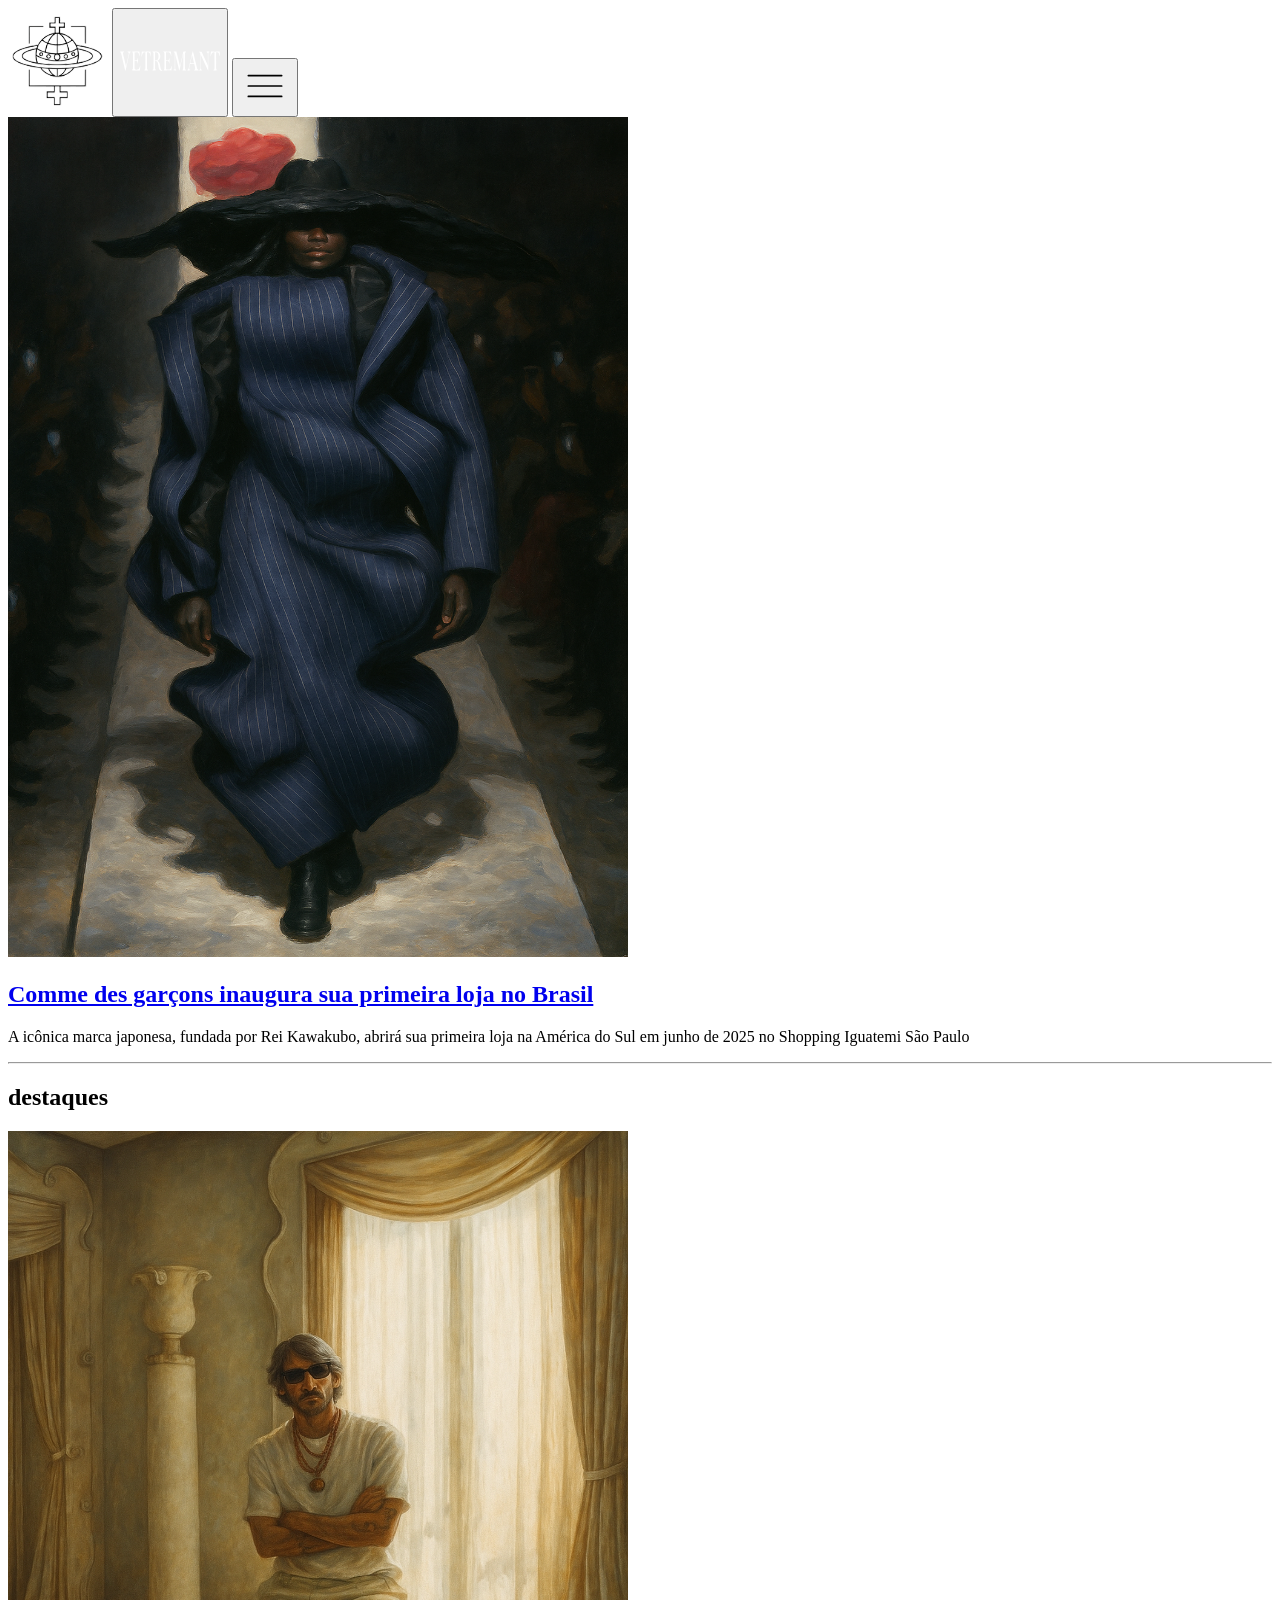
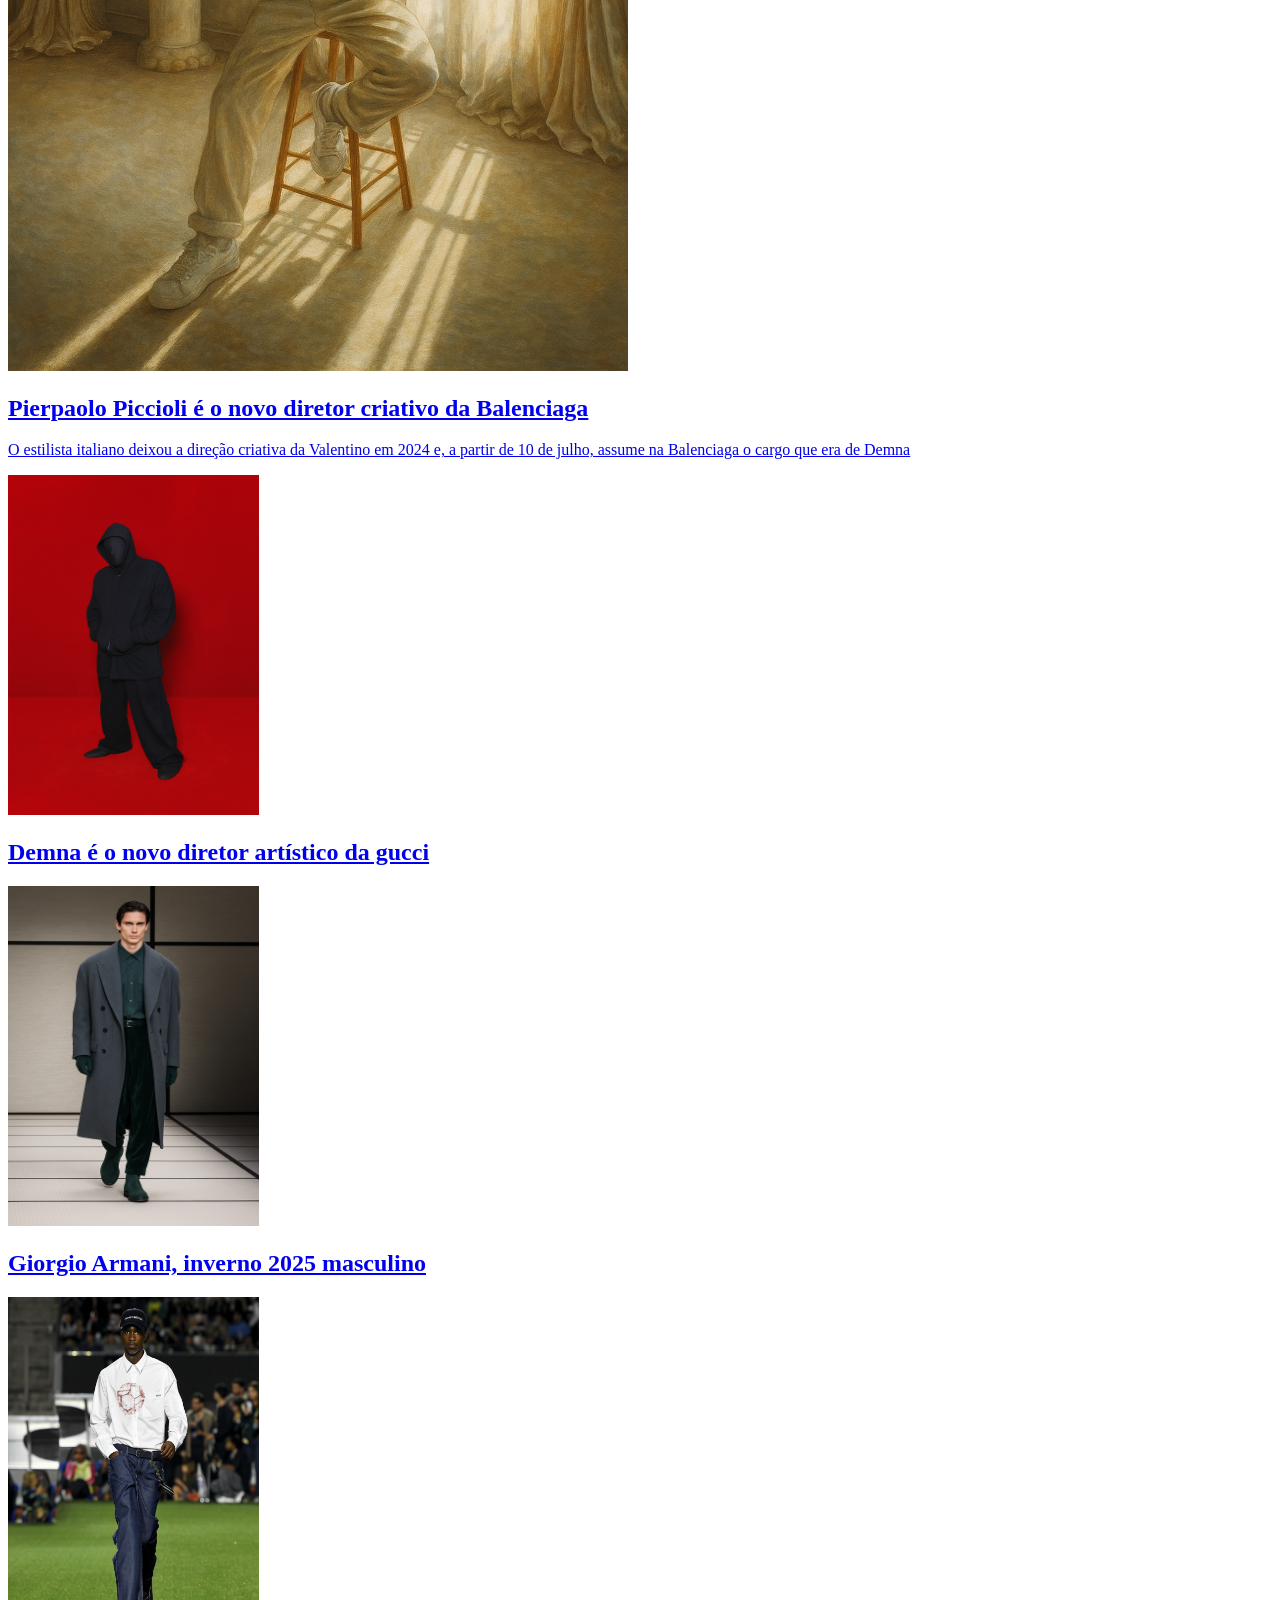
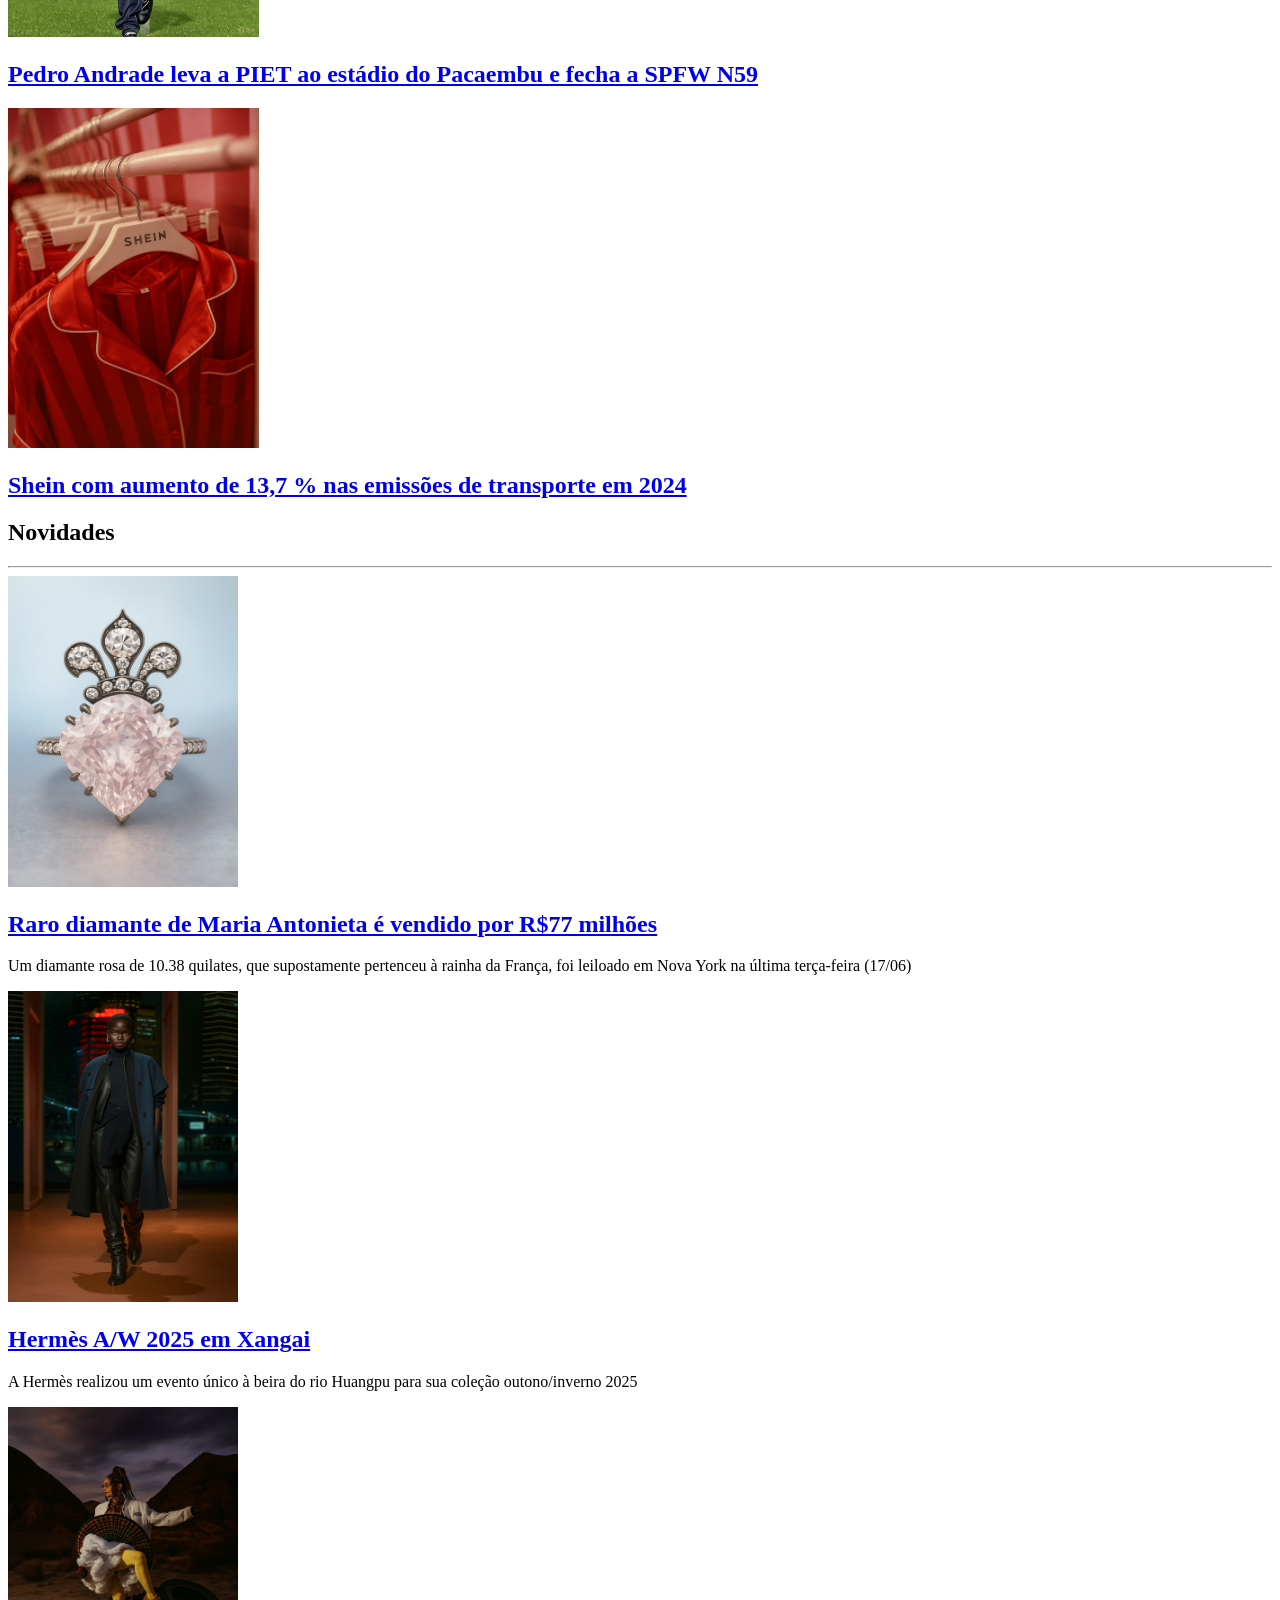
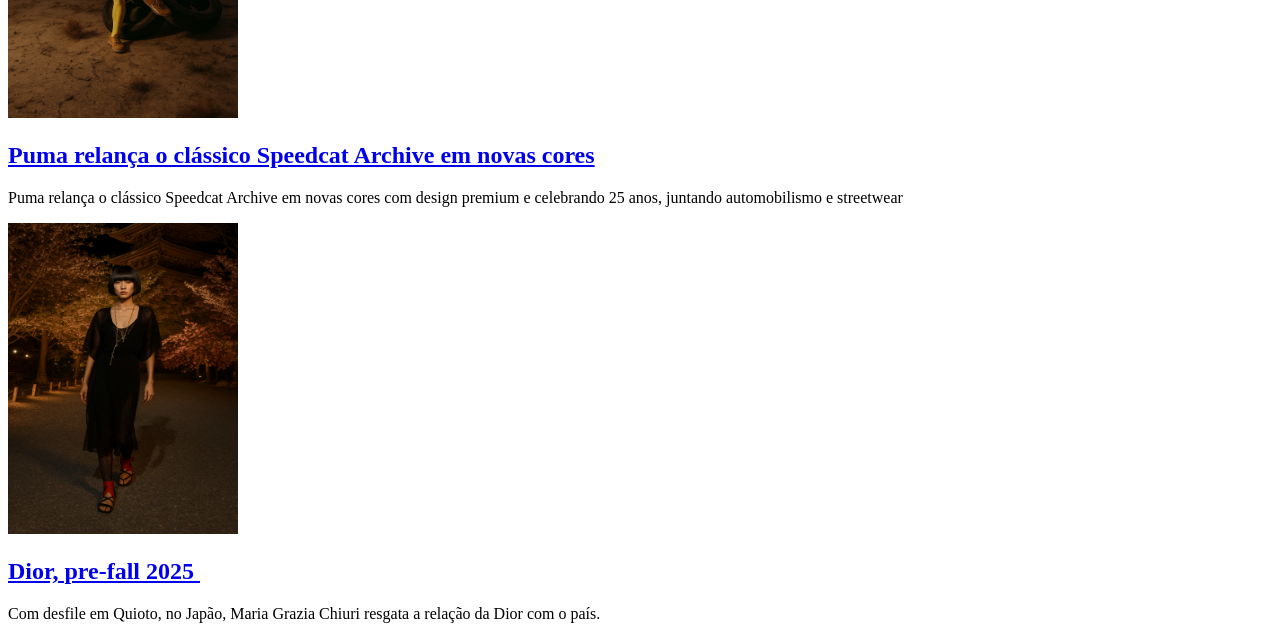
==== index.html @ 0659c3e9 "Desenvolvimento do HTML - segunda e terceira seçao completa. HTML desktop completo" ====
<!DOCTYPE html>
<html lang="en">
<head>
    <meta charset="UTF-8">
    <meta name="viewport" content="width=device-width, initial-scale=1.0">
    <title>Vetrement - Fashion News</title>
</head>
<body>
    <header>
        <img src="./assets-images/symbol.svg" alt="Logo do site de notícias Vetrement" width="100" height="100">

        <button>
            <img src="./assets-images/logo.svg" alt="Nome do site de notícias Vetrement" width="100" height="100">
        </button>

        <button>
            <img src="./assets-images/icon-menu-hamburguer.svg" alt="Ícone de menu hambúrguer" width="50" height="50">
        </button>
    </header>

    <nav class="division"></nav>

    <main>
        <section>
           <a href="#">
            <img src="./assets-images/destaques/comme-des-garçons/comme-des-garcons-img1.png" alt="Imagem destaque da Comme des Garçons" width="620" height="840">
           </a>
           <a href="#"><h1>Comme des garçons inaugura sua primeira loja no Brasil</h1></a>
           <p>A icônica marca japonesa, fundada por Rei Kawakubo, abrirá sua primeira loja na América do Sul em junho de 2025 no Shopping Iguatemi São Paulo</p>
           <hr>
        </section>

        <nav class="division"></nav>

        <section>
            <h1>destaques</h1>

            <div>
                <a href="#">
                    <img src="./assets-images/destaques/pierpaolo/pierpaolo img1.png" alt="Imagem destaque de Pierpaolo Piccioli" width="620" height="840">
                    
                    <div>
                        <h2>Pierpaolo Piccioli é o novo diretor criativo da Balenciaga</h2>
                        <p>O estilista italiano deixou a direção criativa da Valentino em 2024 e, a partir de 10 de julho, assume na Balenciaga o cargo que era de Demna</p>
                    </div>
                </a>
            </div>

            <div>
                <a href="#">
                    <img src="./assets-images/destaques/denma/denma img1.png" alt="Imagem destaque de Denma" width="251px" height="340px">
                    <div>
                        <h2>Demna é o novo diretor artístico da gucci</h2>
                    </div>
                </a>
            </div>

            <div>
                <a href="#">
                    <img src="./assets-images/destaques/armani/armani img1.png" alt="Imagem destaque de Giorgio Armani" width="251px" height="340px">
                    <div>
                        <h2>Giorgio Armani, inverno 2025 masculino</h2>
                    </div>
                </a>
            </div>

            <div>
                <a href="#">
                    <img src="./assets-images/destaques/piet/piet img1.jpg" alt="Imagem destaque da Piet" width="251px" height="340px">
                    <div>
                        <h2>Pedro Andrade leva a PIET ao estádio do Pacaembu e fecha a SPFW N59</h2>
                    </div>
                </a>
            </div>

            <div>
                <a href="#">
                    <img src="./assets-images/destaques/shein/shein img1.png" alt="Imagem destaque da Shein" width="251px" height="340px">
                    <div>
                        <h2>Shein com aumento de 13,7 % nas emissões de transporte em 2024</h2>
                    </div>
                </a>
            </div>

        </section>

        <nav class="division"></nav>

        <section>
            <h1>Novidades</h1>
            <hr>
            
            <div>
                <a href="#">
                    <img src="./assets-images/novidades/maria-antonieta/dima img1.png" alt="Imagem novidades do Diamante" width="230px"
                    height="311px">
                    <div>
                        <h2>Raro diamante de Maria Antonieta é vendido por R$77 milhões</h2>
                </a>
                        <p>Um diamante rosa de 10.38 quilates, que supostamente pertenceu à rainha da França, foi leiloado em Nova York na última terça-feira (17/06)</p>
                    </div>
            </div>

            <div>
                <a href="#">
                    <img src="./assets-images/novidades/hermes/hermes img1.png" alt="Imagem novidades da Hermès" width="230px" height="311px">
                    <div>
                        <h2>Hermès A/W 2025 em Xangai</h2>
                </a>
                        <p>A Hermès realizou um evento único à beira do rio Huangpu para sua coleção outono/inverno 2025</p>
                    </div>
            </div>

            <div>
                <a href="#">
                    <img src="./assets-images/novidades/puma/puma img1.png" alt="Imagem novidades da Puma" width="230px" height="311px">
                    <div>
                        <h2>Puma relança o clássico Speedcat Archive em novas cores</h2>
                </a>
                        <p>Puma relança o clássico Speedcat Archive em novas cores com design premium e celebrando 25 anos, juntando automobilismo e streetwear</p>
                    </div>
            </div>

            <div>
                <a href="#">
                    <img src="./assets-images/novidades/dior/dior img1.png" alt="Imagem novidades da Dior" width="230px" height="311px">
                    <div>
                        <h2>Dior, pre-fall 2025 </h2>
                </a>
                        <p>Com desfile em Quioto, no Japão, Maria Grazia Chiuri resgata a relação da Dior com o país.</p>
                    </div>
            </div>

        </section>
    </main>
</body>
</html>
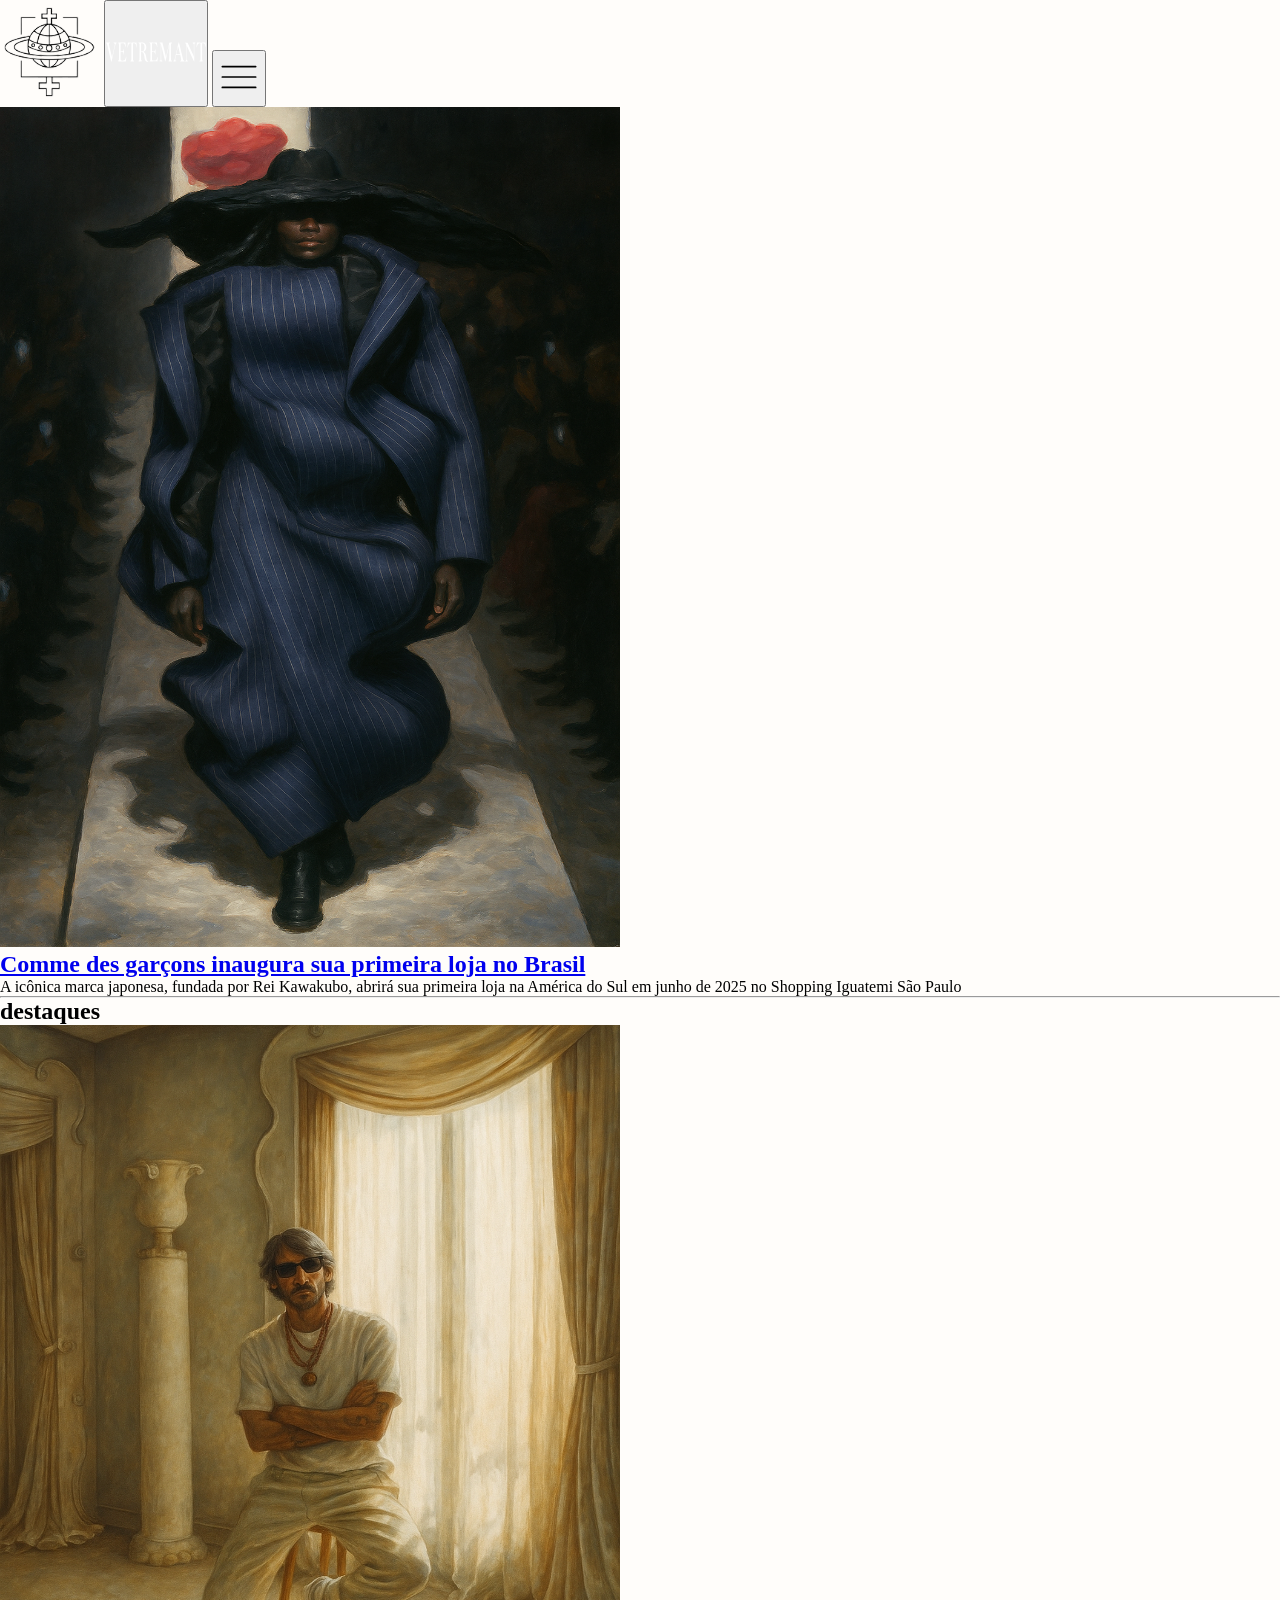
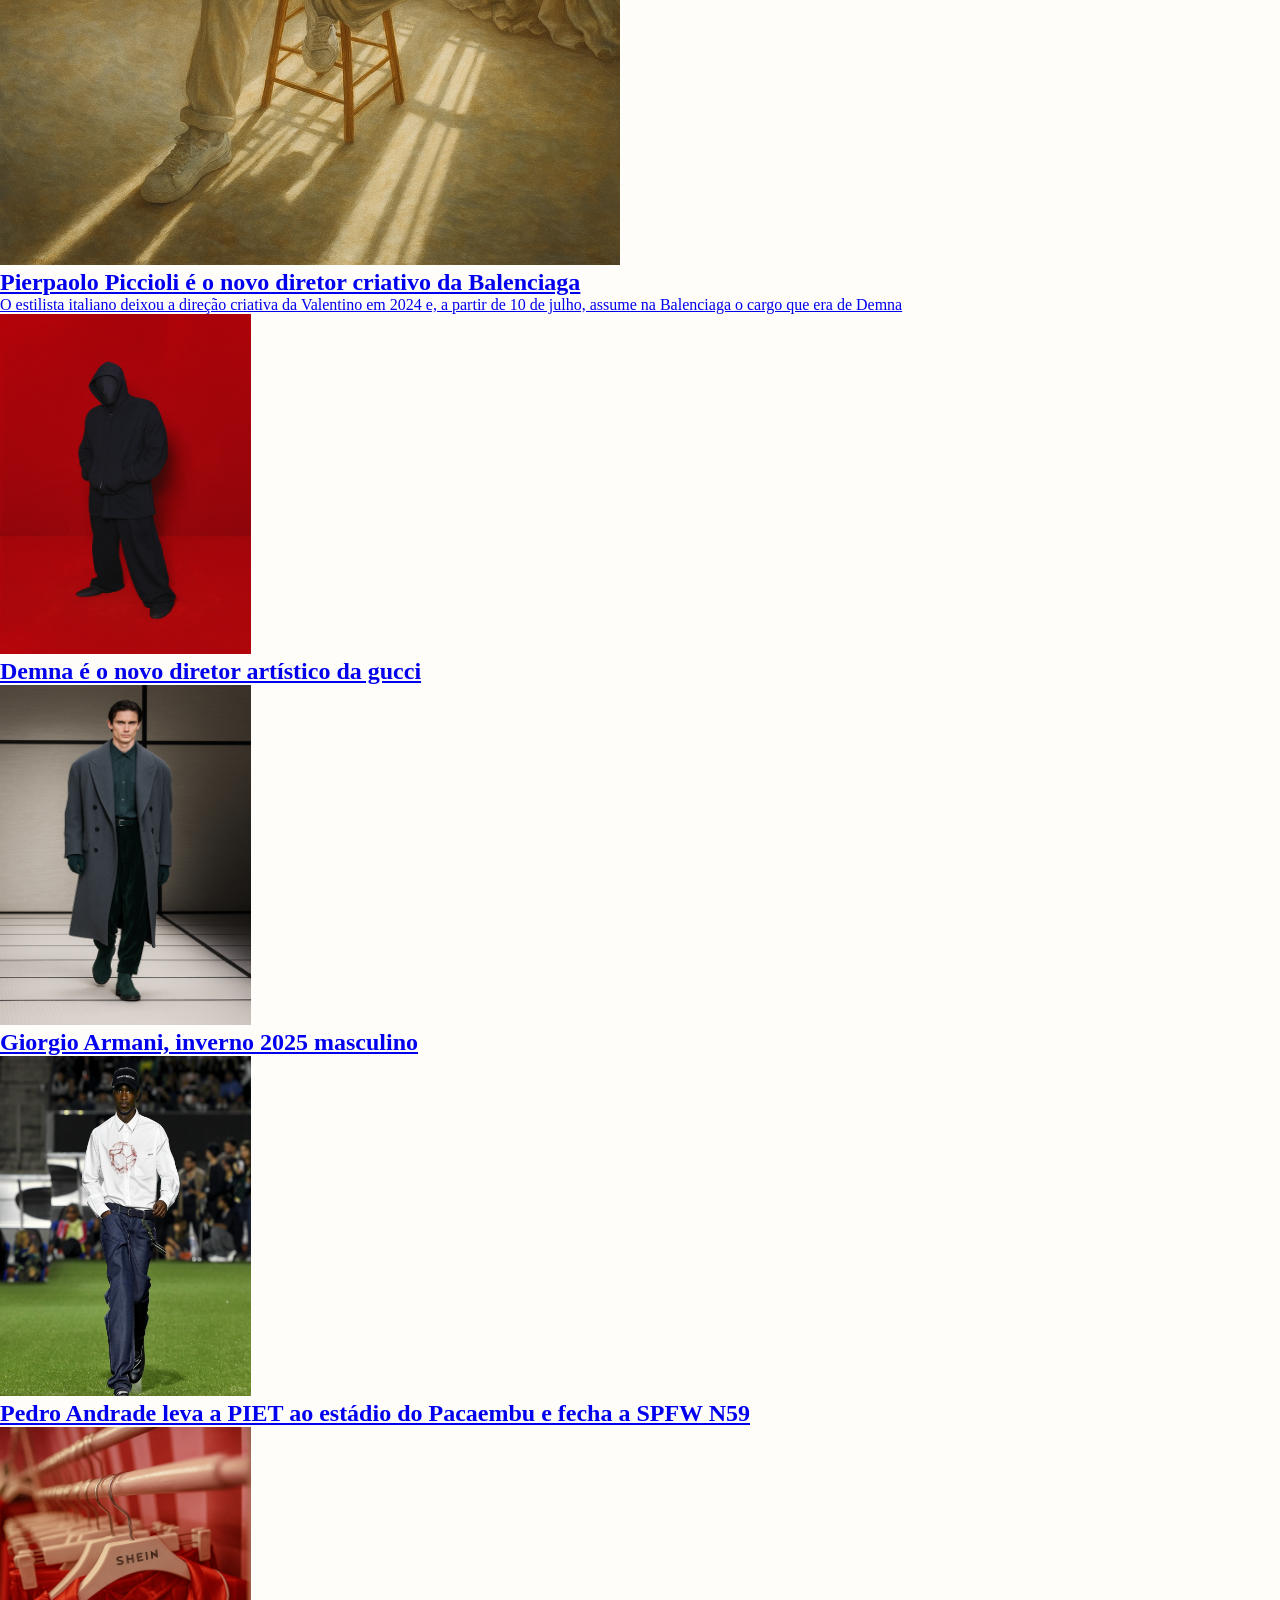
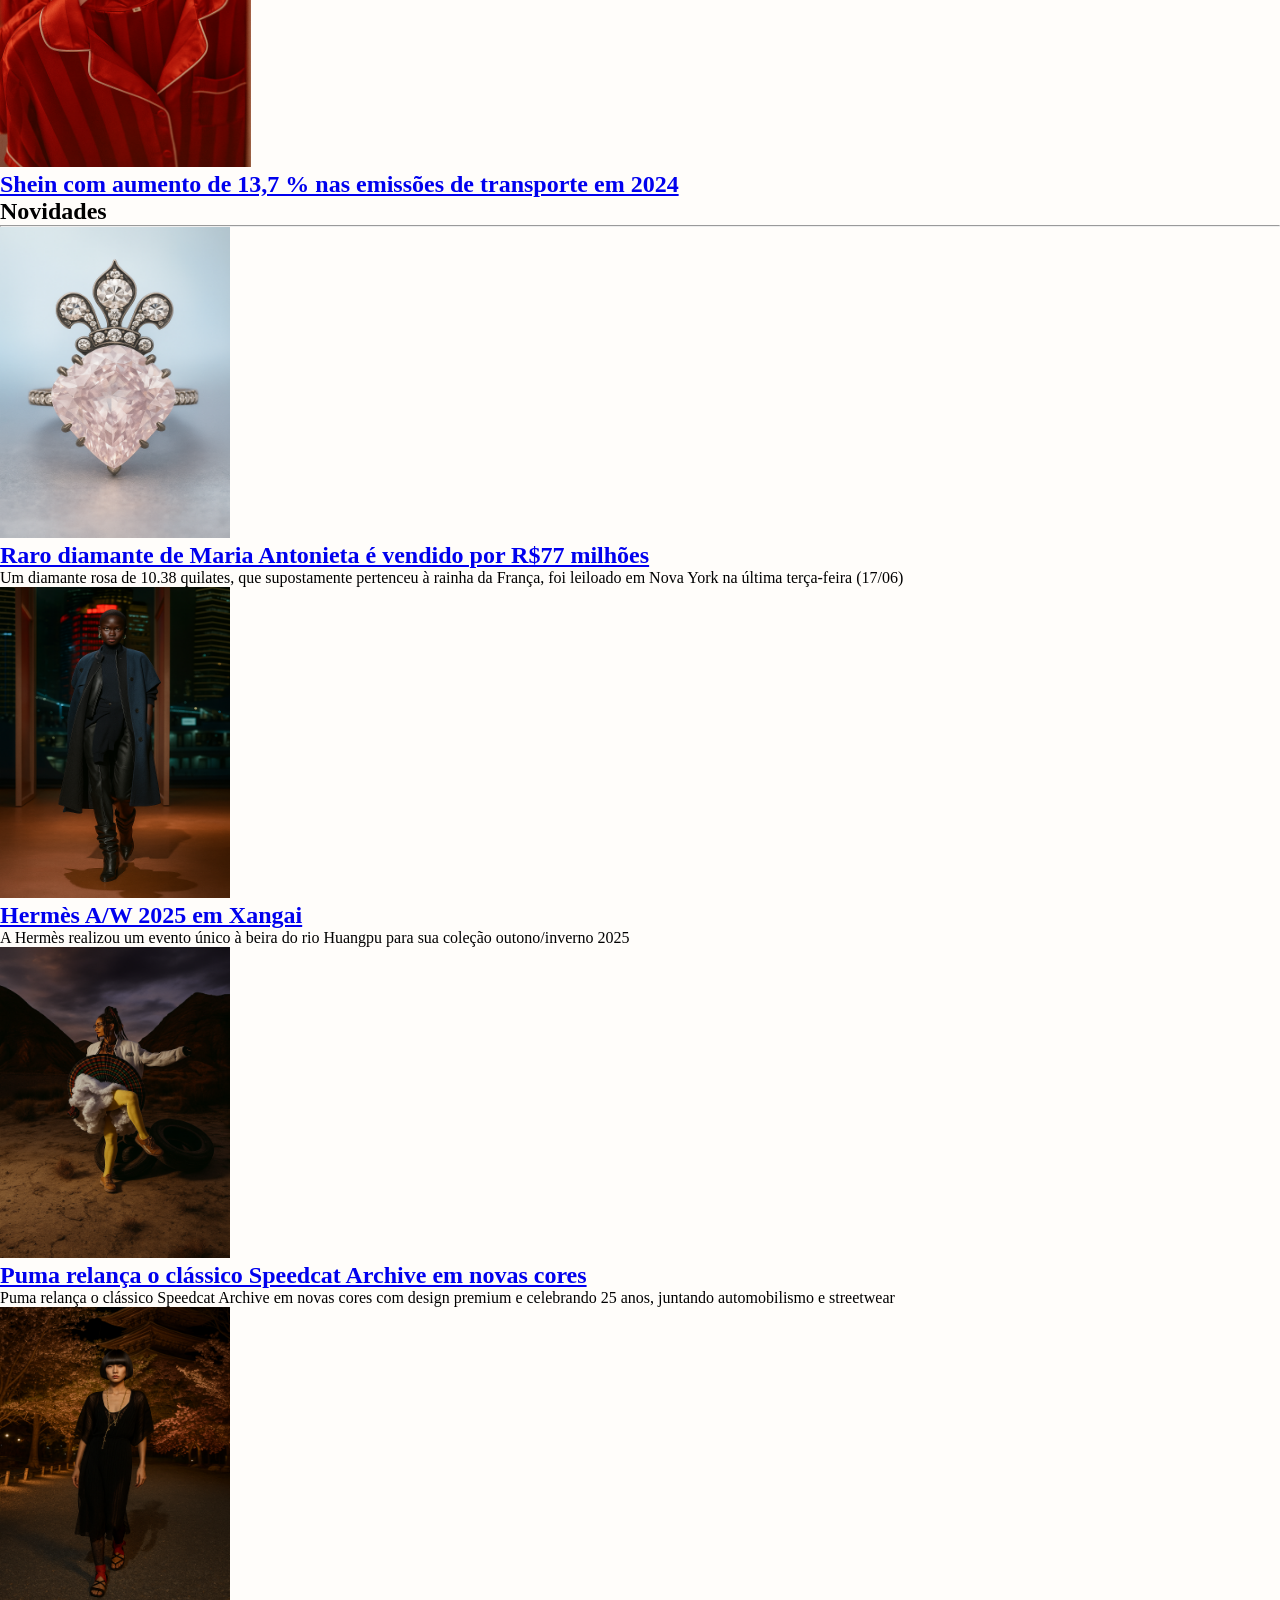
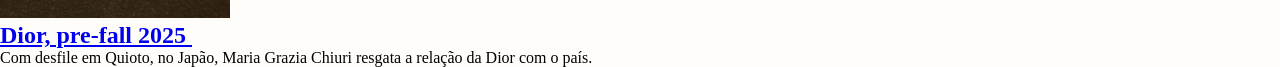
==== commit eb7c50b1: "Início do CSS,  Criaçao das variaveis de cores e ajuste do header do HTML." ====
--- a/index.html
+++ b/index.html
@@ -3,7 +3,9 @@
 <head>
     <meta charset="UTF-8">
     <meta name="viewport" content="width=device-width, initial-scale=1.0">
+    <link rel="stylesheet" href="style.css">
     <title>Vetrement - Fashion News</title>
+
 </head>
 <body>
     <header>
--- a/style.css
+++ b/style.css
@@ -0,0 +1,17 @@
+*{
+    margin: 0;
+    padding: 0;
+    box-sizing: border-box;
+}
+
+:root{
+    --almost-white: #fffdfa;
+    --black: #000000;
+    --dark-blue: #00001A;
+    --gray: #D9D9D9:
+}
+
+body{
+    background-color: var(--almost-white);
+
+}
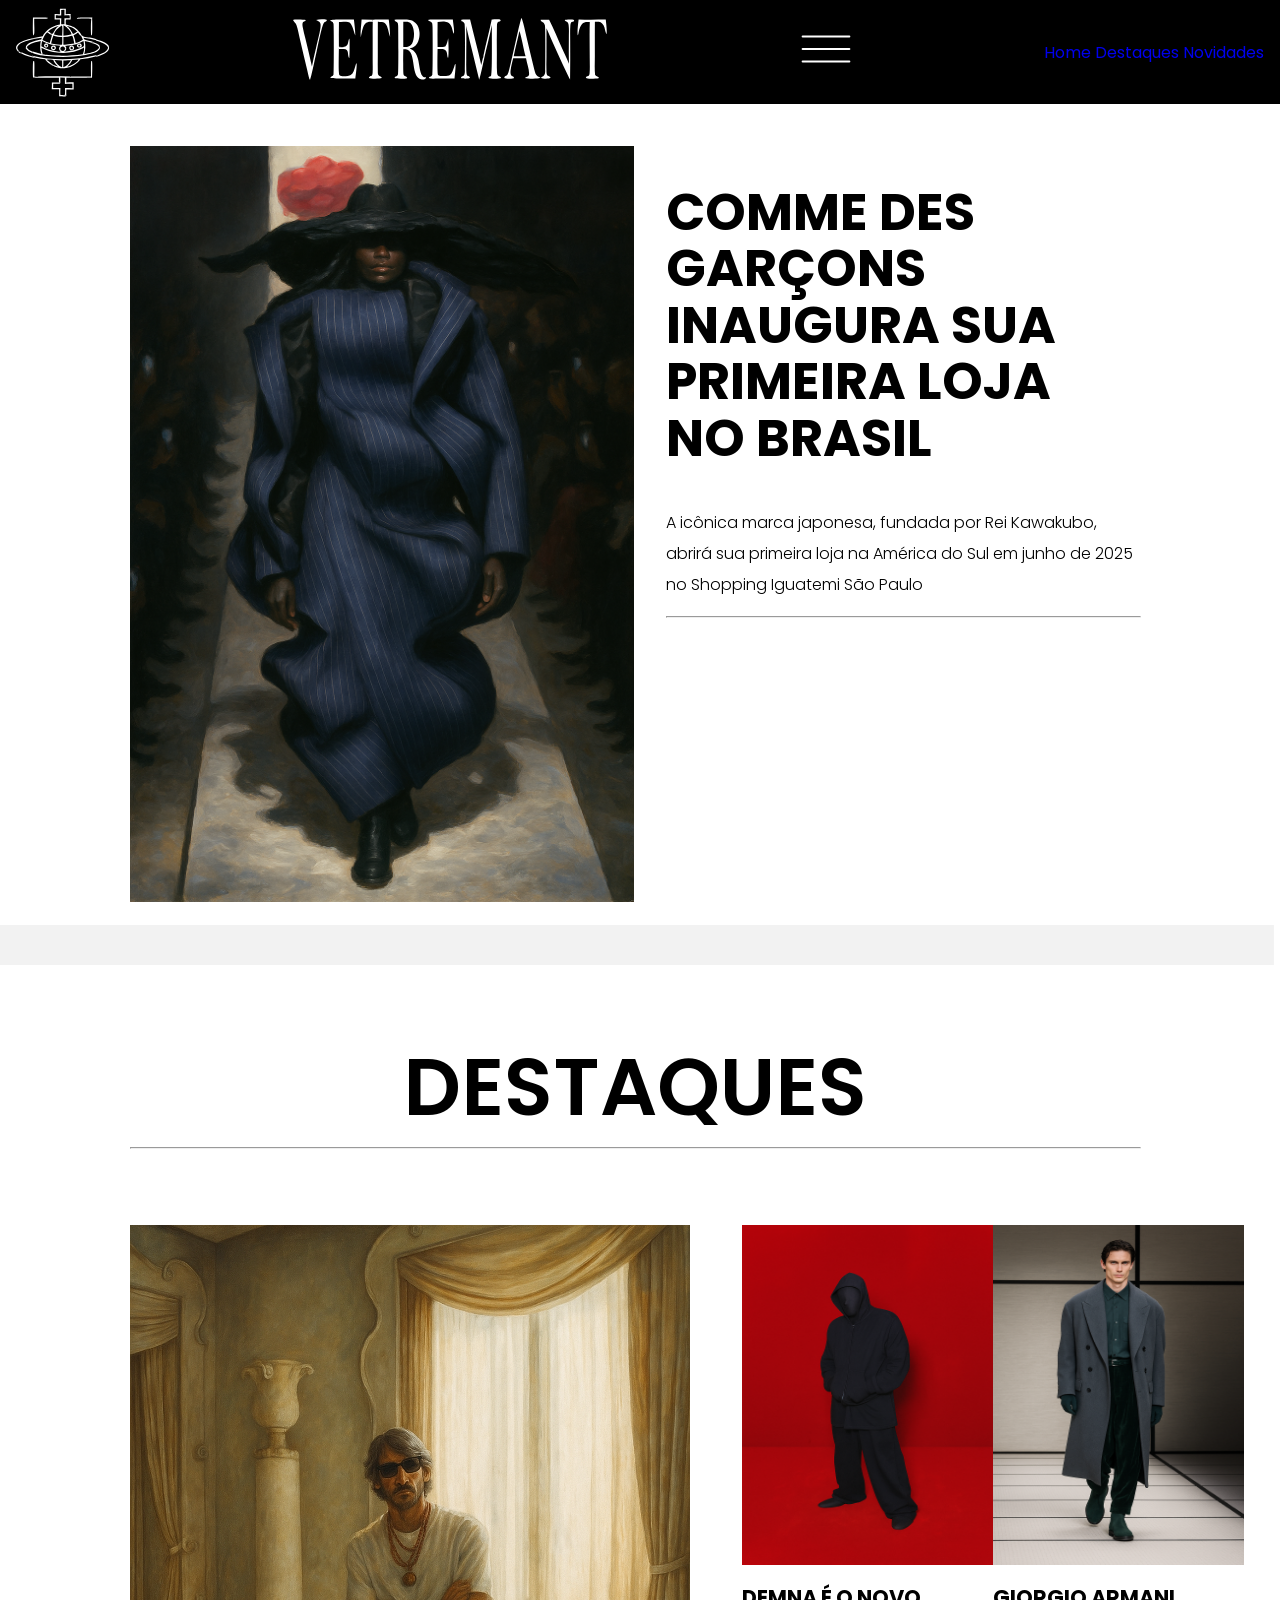
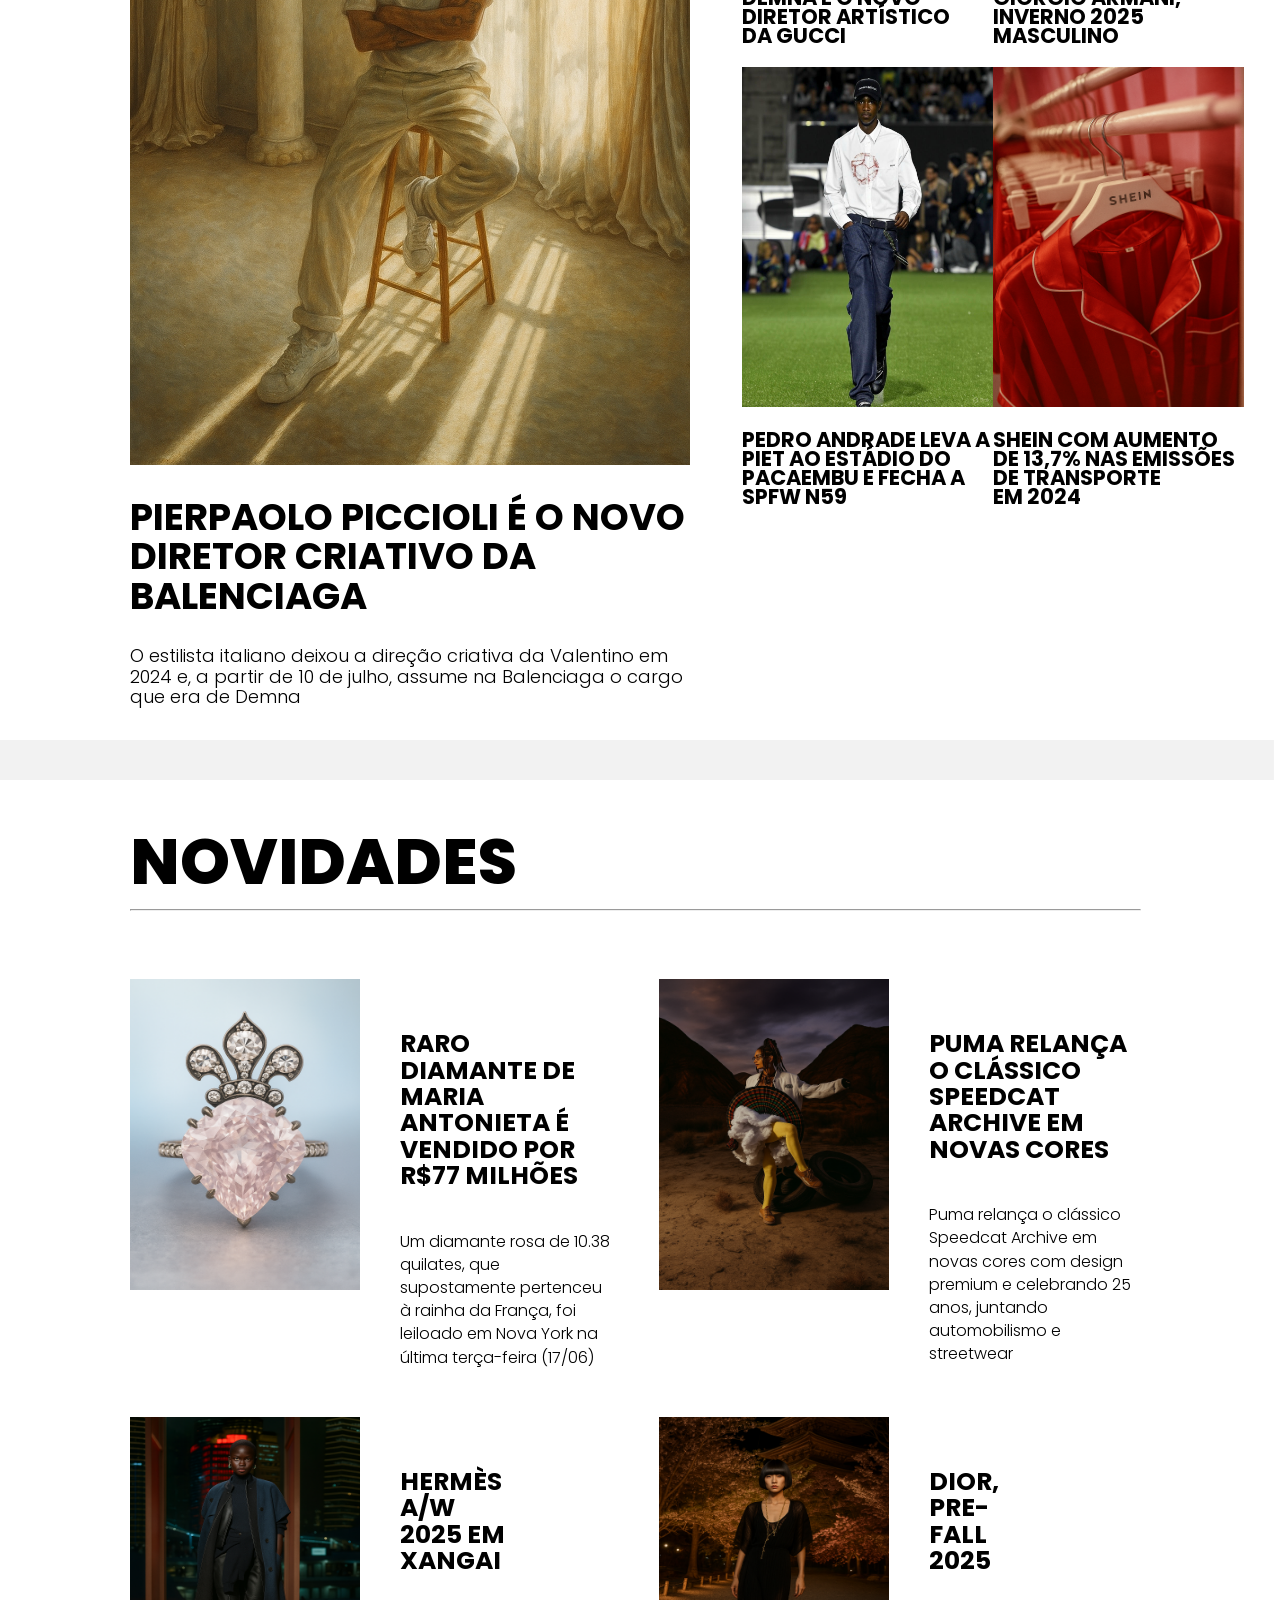
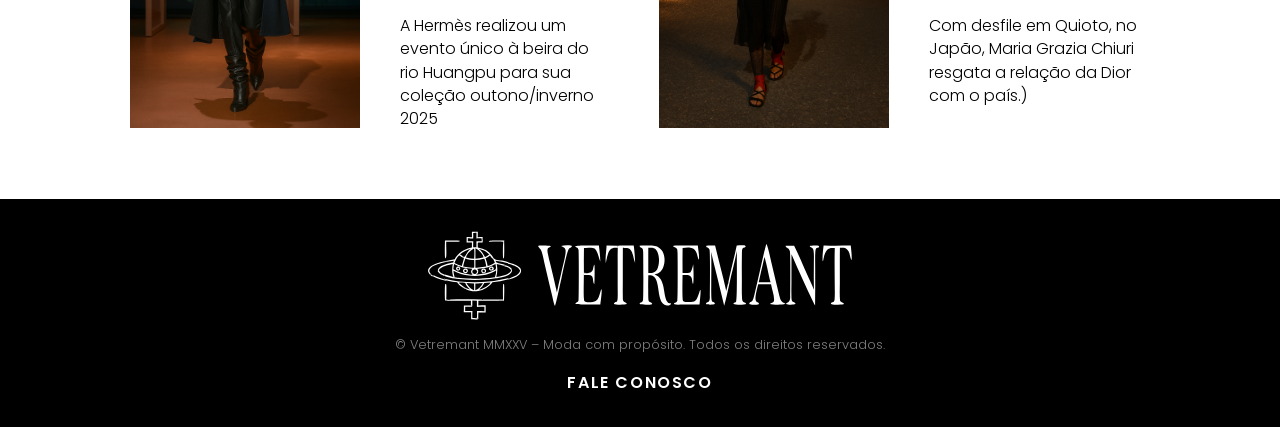
==== commit 5f8d2fd2: "Criaçao do menu" ====
--- a/index.html
+++ b/index.html
@@ -3,137 +3,187 @@
 <head>
     <meta charset="UTF-8">
     <meta name="viewport" content="width=device-width, initial-scale=1.0">
+
+    <link rel="preconnect" href="https://fonts.googleapis.com">
+    <link rel="preconnect" href="https://fonts.gstatic.com" crossorigin>
+    <link href="https://fonts.googleapis.com/css2?family=Poppins:wght@200;300;400;500;600;700;800;900&display=swap" rel="stylesheet">
+
     <link rel="stylesheet" href="style.css">
-    <title>Vetrement - Fashion News</title>
+    <title>Vetremant - Fashion News</title>
+</head>
 
-</head>
 <body>
-    <header>
-        <img src="./assets-images/symbol.svg" alt="Logo do site de notícias Vetrement" width="100" height="100">
-
+    <header class="header-desktop">
+        <img src="./assets-images/symbol1.svg" alt="Símbolo do site de notícias Vetrement"">
+        <a href="index.html">
+            <img src="./assets-images/logo1.svg" alt="Nome do site de notícias Vetrement">
+        </a>
         <button>
-            <img src="./assets-images/logo.svg" alt="Nome do site de notícias Vetrement" width="100" height="100">
+            <img src="./assets-images/icon-menu-hamburguer 1.svg" alt="Ícone de menu hambúrguer">
         </button>
 
-        <button>
-            <img src="./assets-images/icon-menu-hamburguer.svg" alt="Ícone de menu hambúrguer" width="50" height="50">
-        </button>
+        <nav>
+            <a href="#secao1">Home</a>
+            <a href="#secao2">Destaques</a>
+            <a href="#secao3">Novidades</a>
+        </nav>
     </header>
 
-    <nav class="division"></nav>
+    <div class="container">>
 
-    <main>
-        <section>
-           <a href="#">
-            <img src="./assets-images/destaques/comme-des-garçons/comme-des-garcons-img1.png" alt="Imagem destaque da Comme des Garçons" width="620" height="840">
-           </a>
-           <a href="#"><h1>Comme des garçons inaugura sua primeira loja no Brasil</h1></a>
-           <p>A icônica marca japonesa, fundada por Rei Kawakubo, abrirá sua primeira loja na América do Sul em junho de 2025 no Shopping Iguatemi São Paulo</p>
-           <hr>
-        </section>
+        <main>
+            <section class="primeira-secao" id="secao1">
+                <div class="post-principal">
+                    <a href="#">
+                        <img src="./assets-images/destaques/comme-des-garçons/comme-des-garcons-img1.png" alt="Imagem destaque da Comme des Garçons">
+                    </a>
+                    <div class="texto-post-principal">
+                        <a href="#">
+                        <h1>Comme des garçons inaugura sua primeira loja no Brasil</h1>
+                        </a>
+                        <p>A icônica marca japonesa, fundada por Rei Kawakubo, abrirá sua primeira loja na América do Sul em junho de 2025 no Shopping Iguatemi São Paulo</p>
+                        <hr>
+                    </div>
+                </div>
+            </section>
 
-        <nav class="division"></nav>
+            <nav class="divisao"></nav>
 
-        <section>
-            <h1>destaques</h1>
+            <section class="segunda-secao" id="secao2">
+                <h1>DESTAQUES</h1>
+                <hr>
 
-            <div>
-                <a href="#">
-                    <img src="./assets-images/destaques/pierpaolo/pierpaolo img1.png" alt="Imagem destaque de Pierpaolo Piccioli" width="620" height="840">
+                <div class="destaques-grid">
+                    <div class="destaque-principal">
+                        <a href="#">
+                            <img src="./assets-images/destaques/pierpaolo/pierpaolo img1.png" alt="Imagem destaque de Pierpaolo Piccioli">
+                        </a>
+                        <div class="texto-destaque-principal">
+                            <a href="#">
+                                <h2>Pierpaolo Piccioli é o novo diretor criativo da Balenciaga</h2>
+                            </a>
+                            <p>O estilista italiano deixou a direção criativa da Valentino em 2024 e, a partir de 10 de julho, assume na Balenciaga o cargo que era de Demna</p>
+                        </div>
+                    </div>
+
+                    <div class="destaques-secundarios">
+
+                        <div class="destaque2">
+                        <a href="#">
+                            <img src="./assets-images/destaques/denma/denma img1.png" alt="Imagem destaque de Demna">
+                        </a>
+                        <div class="texto-destaque2">
+                            <a href="#">
+                                <h2>Demna é o novo<br>diretor artístico<br>da gucci</h2>
+                            </a>
+                        </div>
+                    </div>
+
+                    <div class="destaque3">
+                        <a href="#">
+                            <img src="./assets-images/destaques/armani/armani img1.png" alt="Imagem destaque da Armani">
+                        </a>
+                        <div class="texto-destaque3">
+                            <a href="#">
+                                <h2>Giorgio Armani,<br>inverno 2025<br>masculino</h2>
+                            </a>
+                        </div>
+                    </div>
+
+                    <div class="destaque4">
+                        <a href="#">
+                            <img src="./assets-images/destaques/piet/piet img1.jpg" alt="Imagem destaque da PIET">
+                        </a>
+                        <div class="texto-destaque4">
+                            <a href="#">
+                                <h2>Pedro Andrade leva a<br>PIET ao estádio do<br>Pacaembu e fecha a<br>SPFW N59</h2>
+                            </a>
+                        </div>
+                    </div>
+
+                    <div class="destaque5">
+                        <a href="#">
+                            <img src="./assets-images/destaques/shein/shein img1.png" alt="Imagem destaque da Shein">
+                        </a>
+                        <div class="texto-destaque4">
+                            <a href="#">
+                                <h2>Shein com aumento<br>de 13,7% nas emissões<br>de transporte<br>em 2024</h2>
+                            </a>
+                        </div>
                     
-                    <div>
-                        <h2>Pierpaolo Piccioli é o novo diretor criativo da Balenciaga</h2>
-                        <p>O estilista italiano deixou a direção criativa da Valentino em 2024 e, a partir de 10 de julho, assume na Balenciaga o cargo que era de Demna</p>
                     </div>
-                </a>
-            </div>
 
-            <div>
-                <a href="#">
-                    <img src="./assets-images/destaques/denma/denma img1.png" alt="Imagem destaque de Denma" width="251px" height="340px">
-                    <div>
-                        <h2>Demna é o novo diretor artístico da gucci</h2>
+                </div>
+            </section>
+
+            <nav class="divisao"></nav>
+
+            <section class="terceira-secao" id="secao3">
+                <h1>NOVIDADES</h1>
+                <hr>
+
+                <div class="novidades-grid">
+
+                    <div class="novidade1">
+                        <a href="#">
+                            <img src="./assets-images/novidades/maria-antonieta/dima img1.png" alt="Imagem destaque do Diamante">
+                        </a>
+                        <div class="texto-novidade1">
+                            <a href="#">
+                                <h2>Raro diamante de Maria Antonieta é vendido por R$77 milhões</h2>
+                            </a>
+                            <p>Um diamante rosa de 10.38 quilates, que supostamente pertenceu à rainha da França, foi leiloado em Nova York na última terça-feira (17/06)</p>
+                        </div>
                     </div>
-                </a>
-            </div>
 
-            <div>
-                <a href="#">
-                    <img src="./assets-images/destaques/armani/armani img1.png" alt="Imagem destaque de Giorgio Armani" width="251px" height="340px">
-                    <div>
-                        <h2>Giorgio Armani, inverno 2025 masculino</h2>
+                    <div class="novidade2">
+                        <a href="#">
+                            <img src="./assets-images/novidades/puma/puma img1.png" alt="Imagem destaque da Puma">
+                        </a>
+                        <div class="texto-novidade2">
+                            <a href="#">
+                                <h2>Puma relança o clássico Speedcat Archive em novas cores</h2>
+                            </a>
+                            <p>Puma relança o clássico Speedcat Archive em novas cores com design premium e celebrando 25 anos, juntando automobilismo e streetwear</p>
+                        </div>
                     </div>
-                </a>
-            </div>
 
-            <div>
-                <a href="#">
-                    <img src="./assets-images/destaques/piet/piet img1.jpg" alt="Imagem destaque da Piet" width="251px" height="340px">
-                    <div>
-                        <h2>Pedro Andrade leva a PIET ao estádio do Pacaembu e fecha a SPFW N59</h2>
+                    <div class="novidade3">
+                        <a href="#">
+                            <img src="./assets-images/novidades/hermes/hermes img1.png" alt="Imagem destaque da Hermès">
+                        </a>
+                        <div class="texto-novidade3">
+                            <a href="#">
+                                <h2>Hermès<br>A/W<br>2025 em<br>Xangai</h2>
+                            </a>
+                            <p>A Hermès realizou um evento único à beira do rio Huangpu para sua coleção outono/inverno 2025</p>
+                        </div>
                     </div>
-                </a>
-            </div>
 
-            <div>
-                <a href="#">
-                    <img src="./assets-images/destaques/shein/shein img1.png" alt="Imagem destaque da Shein" width="251px" height="340px">
-                    <div>
-                        <h2>Shein com aumento de 13,7 % nas emissões de transporte em 2024</h2>
+                    <div class="novidade4">
+                        <a href="#">
+                            <img src="./assets-images/novidades/dior/dior img1.png" alt="Imagem destaque do Diamante">
+                        </a>
+                        <div class="texto-novidade4">
+                            <a href="#">
+                                <h2>Dior,<br>pre-<br>fall<br>2025 </h2>
+                            </a>
+                            <p>Com desfile em Quioto, no Japão, Maria Grazia Chiuri resgata a relação da Dior com o país.)</p>
+                        </div>
                     </div>
-                </a>
-            </div>
 
-        </section>
+                </div>
+            </section>
+        </main>
+    </div>
 
-        <nav class="division"></nav>
-
-        <section>
-            <h1>Novidades</h1>
-            <hr>
-            
-            <div>
-                <a href="#">
-                    <img src="./assets-images/novidades/maria-antonieta/dima img1.png" alt="Imagem novidades do Diamante" width="230px"
-                    height="311px">
-                    <div>
-                        <h2>Raro diamante de Maria Antonieta é vendido por R$77 milhões</h2>
-                </a>
-                        <p>Um diamante rosa de 10.38 quilates, que supostamente pertenceu à rainha da França, foi leiloado em Nova York na última terça-feira (17/06)</p>
-                    </div>
-            </div>
-
-            <div>
-                <a href="#">
-                    <img src="./assets-images/novidades/hermes/hermes img1.png" alt="Imagem novidades da Hermès" width="230px" height="311px">
-                    <div>
-                        <h2>Hermès A/W 2025 em Xangai</h2>
-                </a>
-                        <p>A Hermès realizou um evento único à beira do rio Huangpu para sua coleção outono/inverno 2025</p>
-                    </div>
-            </div>
-
-            <div>
-                <a href="#">
-                    <img src="./assets-images/novidades/puma/puma img1.png" alt="Imagem novidades da Puma" width="230px" height="311px">
-                    <div>
-                        <h2>Puma relança o clássico Speedcat Archive em novas cores</h2>
-                </a>
-                        <p>Puma relança o clássico Speedcat Archive em novas cores com design premium e celebrando 25 anos, juntando automobilismo e streetwear</p>
-                    </div>
-            </div>
-
-            <div>
-                <a href="#">
-                    <img src="./assets-images/novidades/dior/dior img1.png" alt="Imagem novidades da Dior" width="230px" height="311px">
-                    <div>
-                        <h2>Dior, pre-fall 2025 </h2>
-                </a>
-                        <p>Com desfile em Quioto, no Japão, Maria Grazia Chiuri resgata a relação da Dior com o país.</p>
-                    </div>
-            </div>
-
-        </section>
-    </main>
+    <footer>
+        <div class="footer-logos">
+                <img src="./assets-images/symbol1.svg" alt="Símbolo para footer do site de notícias Vetrement">
+                <img src="./assets-images/logo1.svg" alt="Logo para footer do site de notícias Vetrement">
+        </div>
+        <p>© Vetremant MMXXV – Moda com propósito. Todos os direitos reservados.</p>
+            <a href="#">FALE CONOSCO</a>
+    </footer>
 </body>
 </html>
--- a/style.css
+++ b/style.css
@@ -2,16 +2,235 @@
     margin: 0;
     padding: 0;
     box-sizing: border-box;
-}
-
-:root{
-    --almost-white: #fffdfa;
+    text-decoration: none;
+    font-family: "Poppins", sans-serif;
+}
+
+:root {
+    --white: #FFFFFF;
     --black: #000000;
+    --gray: #F2F2F2;
     --dark-blue: #00001A;
-    --gray: #D9D9D9:
-}
-
-body{
-    background-color: var(--almost-white);
-
-}+}
+
+
+.header-desktop{
+    height: 6.5rem;
+    width: 100%;
+    display: flex;
+    justify-content: space-between;
+    align-items: center;
+    background-color: var(--black);
+    padding: 1.5rem 1rem;
+    position: fixed;
+    top: 0;
+    left: 0;
+    z-index: 999;
+}
+
+.header-desktop button {
+    border: none;
+    background: none;
+}
+
+.container{
+    max-width: 1510px;
+    margin: 0 auto;
+    padding-left: 8.12rem;
+    padding-right: 8.70rem;
+}
+
+.primeira-secao{
+    margin-top: 6rem;
+    margin-bottom: 1rem;
+}
+
+.primeira-secao img{
+    max-width: 38.5rem;
+    max-height: 47.25rem;
+}
+
+.post-principal{
+    display: grid;
+    grid-template-columns: 1fr 1fr;
+    gap: 2rem;
+}
+
+.post-principal h1{
+    color: var(--black);
+    font-size: 3.205rem;
+    font-weight: 700;
+    line-height: 110%;
+    text-transform: uppercase;
+    margin-top: 2.37rem;
+    margin-bottom: 2.62rem;
+}
+
+.post-principal p{
+    color: var(--black);
+    font-size: 1rem;
+    font-weight: 300;
+    line-height: 1.93163rem;
+    margin-bottom: 0.94rem;
+}
+
+.divisao{
+    background-color: var(--gray);
+    position: relative;
+    width: 99.7vw;
+    height: 2.5rem;
+    left: 50%;
+    transform: translateX(-50%);
+}
+
+.segunda-secao{
+    margin-top: 3.88rem;
+    margin-bottom: 2rem;
+}
+
+.segunda-secao h1{
+    color: var(--black);
+    font-size: 5rem;
+    font-weight: 600;
+    line-height: normal;
+    text-transform: uppercase;
+    text-align: center;
+}
+
+.segunda-secao hr{
+    margin-bottom: 4.75rem;
+}
+
+.destaque-principal img{
+    max-width: 38.5rem;
+    max-height: 52.5rem;
+}
+
+.destaque2 img, .destaque3 img, .destaque4 img, .destaque5 img{
+    width: 15.6875rem;
+    height: 21.25rem;
+    margin-bottom: 1rem;
+}
+
+.texto-destaque-principal h2{
+    color: var(--black);
+    font-size: 2.32rem;
+    font-weight: 700;
+    line-height: 2.45rem;
+    text-transform: uppercase;
+    margin-top: 1.63rem;
+    margin-bottom: 1.88rem;
+}
+
+.texto-destaque-principal p{
+    color: var(--black);
+    font-size: 1.125rem;
+    font-weight: 300;
+    line-height: 1.3rem
+}
+
+.destaque2 h2, .destaque3 h2, .destaque4 h2, .destaque5 h2{
+    color: var(--black);
+    font-size: 1.3125rem;
+    font-weight: 700;
+    line-height: 1.2rem;
+    text-transform: uppercase;
+    margin-bottom: 1.31rem;
+}
+
+.destaques-grid{
+    display: grid;
+    grid-template-columns: 1fr 1fr;
+    gap: 3.25rem;
+    align-items: start;
+}
+
+.destaques-secundarios {
+    display: grid;
+    grid-template-columns: 1fr 1fr;
+    row-gap: 0;
+}
+
+.terceira-secao{
+    margin-top: 2.13rem;
+}
+
+.terceira-secao h1{
+    color: var(--black);
+    font-size: 4rem;
+    font-weight: 800;
+    text-transform: uppercase;
+}
+
+.terceira-secao hr{
+    margin-bottom: 4.25rem;
+}
+
+.novidades-grid h2{
+    color: var(--black);
+    font-size: 1.5625rem;
+    font-weight: 700;
+    line-height: 1.65rem;
+    text-transform: uppercase;
+    margin-bottom: 2.5rem;
+    margin-top: 3.25rem;
+}
+
+.novidades-grid p{
+    color: var(--black);
+    font-size: 1rem;
+    font-weight: 300;
+    line-height: 1.45rem;
+}
+
+.novidades-grid img{
+    width: 14.375rem;
+    height: 19.4375rem;
+}
+
+.novidades-grid{
+    display: grid;
+    grid-template-columns: 1fr 1fr;
+    gap: 3rem;
+}
+
+.novidade1, .novidade2, .novidade3, .novidade4{
+    display: flex;
+    align-items: start;
+    gap: 2.5rem;
+}
+
+footer{
+    margin-top: 4rem;
+    background-color: var(--black);
+    color: var(--white);
+    padding: 2rem 2.5rem;
+    max-width: 100%;
+    display: flex;
+    flex-direction: column;
+    align-items: center;
+    gap: 1rem;
+}
+
+.footer-logos {
+    display: flex;
+    align-items: center;
+    gap: 1rem;
+}
+
+footer p{
+    font-size: 0.8rem;
+    font-weight: 300;
+    color: gray;
+}
+
+footer a{
+    color: inherit; 
+    font-weight: 600;
+    letter-spacing: 0.1rem;
+}
+
+
+
+
+
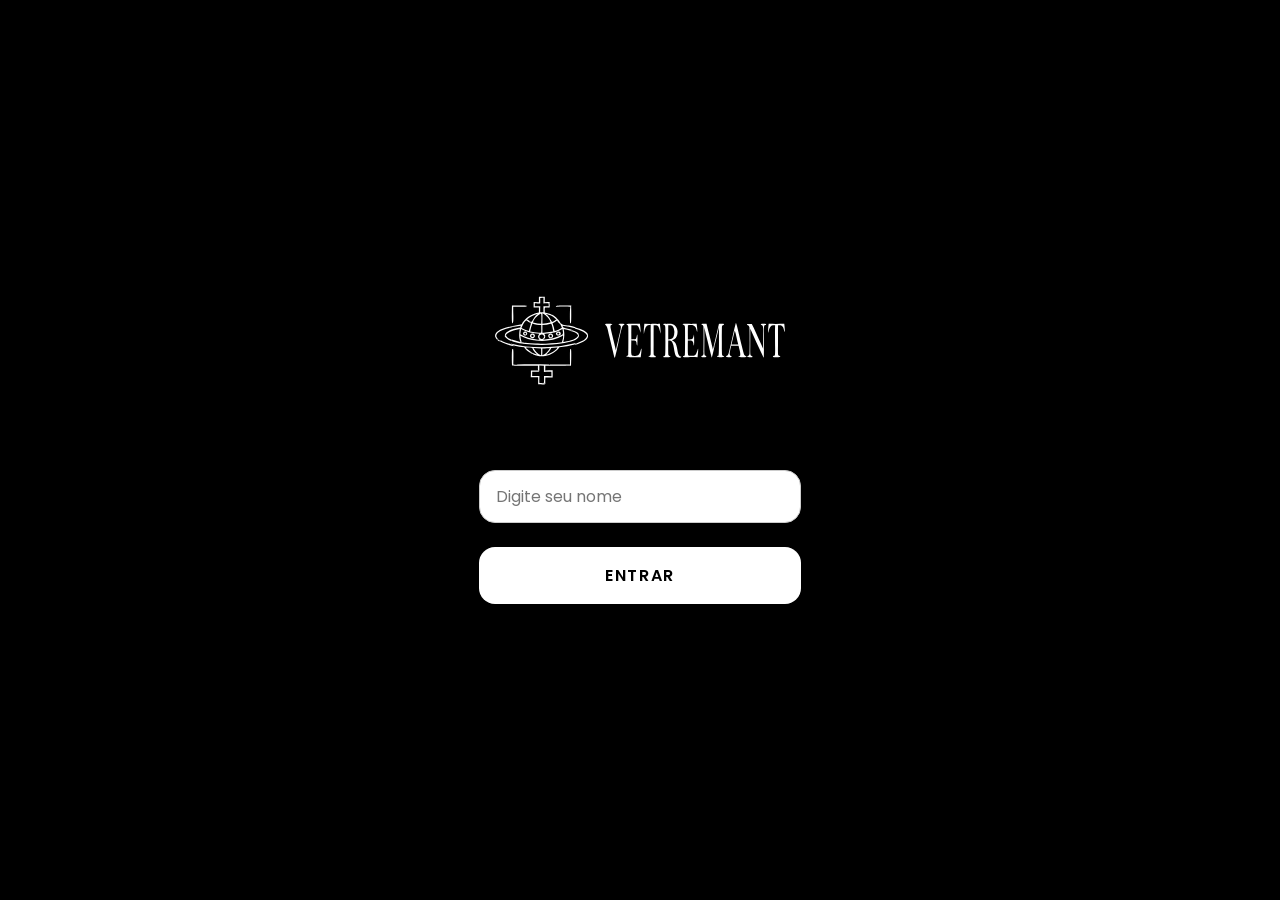
==== commit 54b67c37: "#" ====
--- a/index.html
+++ b/index.html
@@ -1,189 +1,35 @@
 <!DOCTYPE html>
-<html lang="en">
+<html lang="pt-BR">
 <head>
     <meta charset="UTF-8">
     <meta name="viewport" content="width=device-width, initial-scale=1.0">
 
     <link rel="preconnect" href="https://fonts.googleapis.com">
-    <link rel="preconnect" href="https://fonts.gstatic.com" crossorigin>
-    <link href="https://fonts.googleapis.com/css2?family=Poppins:wght@200;300;400;500;600;700;800;900&display=swap" rel="stylesheet">
+    <link rel="preconnect" href="https://fonts.gstatic.com" crossorigin>
+    <link href="https://fonts.googleapis.com/css2?family=Poppins:wght@200;300;400;500;600;700;800;900&display=swap" rel="stylesheet">
 
-    <link rel="stylesheet" href="style.css">
-    <title>Vetremant - Fashion News</title>
+
+    <link rel="stylesheet" href="./style/style-login.css">
+    <link rel="stylesheet" href="./style/style-mobile.css">
+    <script src="./js/script-login.js" defer></script>
+    <title>Login - Vetremant</title>
 </head>
+<body>
 
-<body>
-    <header class="header-desktop">
-        <img src="./assets-images/symbol1.svg" alt="Símbolo do site de notícias Vetrement"">
-        <a href="index.html">
-            <img src="./assets-images/logo1.svg" alt="Nome do site de notícias Vetrement">
-        </a>
-        <button>
-            <img src="./assets-images/icon-menu-hamburguer 1.svg" alt="Ícone de menu hambúrguer">
-        </button>
+    <div class="login-container">
+        <div class="logo">
+            <img src="./assets-images/symbol1.svg" alt="Símbolo do site Vetremant">
+            <img src="./assets-images/logo1.svg" alt="Nome do site Vetremant">
+        </div>
 
-        <nav>
-            <a href="#secao1">Home</a>
-            <a href="#secao2">Destaques</a>
-            <a href="#secao3">Novidades</a>
-        </nav>
-    </header>
-
-    <div class="container">>
-
-        <main>
-            <section class="primeira-secao" id="secao1">
-                <div class="post-principal">
-                    <a href="#">
-                        <img src="./assets-images/destaques/comme-des-garçons/comme-des-garcons-img1.png" alt="Imagem destaque da Comme des Garçons">
-                    </a>
-                    <div class="texto-post-principal">
-                        <a href="#">
-                        <h1>Comme des garçons inaugura sua primeira loja no Brasil</h1>
-                        </a>
-                        <p>A icônica marca japonesa, fundada por Rei Kawakubo, abrirá sua primeira loja na América do Sul em junho de 2025 no Shopping Iguatemi São Paulo</p>
-                        <hr>
-                    </div>
-                </div>
-            </section>
-
-            <nav class="divisao"></nav>
-
-            <section class="segunda-secao" id="secao2">
-                <h1>DESTAQUES</h1>
-                <hr>
-
-                <div class="destaques-grid">
-                    <div class="destaque-principal">
-                        <a href="#">
-                            <img src="./assets-images/destaques/pierpaolo/pierpaolo img1.png" alt="Imagem destaque de Pierpaolo Piccioli">
-                        </a>
-                        <div class="texto-destaque-principal">
-                            <a href="#">
-                                <h2>Pierpaolo Piccioli é o novo diretor criativo da Balenciaga</h2>
-                            </a>
-                            <p>O estilista italiano deixou a direção criativa da Valentino em 2024 e, a partir de 10 de julho, assume na Balenciaga o cargo que era de Demna</p>
-                        </div>
-                    </div>
-
-                    <div class="destaques-secundarios">
-
-                        <div class="destaque2">
-                        <a href="#">
-                            <img src="./assets-images/destaques/denma/denma img1.png" alt="Imagem destaque de Demna">
-                        </a>
-                        <div class="texto-destaque2">
-                            <a href="#">
-                                <h2>Demna é o novo<br>diretor artístico<br>da gucci</h2>
-                            </a>
-                        </div>
-                    </div>
-
-                    <div class="destaque3">
-                        <a href="#">
-                            <img src="./assets-images/destaques/armani/armani img1.png" alt="Imagem destaque da Armani">
-                        </a>
-                        <div class="texto-destaque3">
-                            <a href="#">
-                                <h2>Giorgio Armani,<br>inverno 2025<br>masculino</h2>
-                            </a>
-                        </div>
-                    </div>
-
-                    <div class="destaque4">
-                        <a href="#">
-                            <img src="./assets-images/destaques/piet/piet img1.jpg" alt="Imagem destaque da PIET">
-                        </a>
-                        <div class="texto-destaque4">
-                            <a href="#">
-                                <h2>Pedro Andrade leva a<br>PIET ao estádio do<br>Pacaembu e fecha a<br>SPFW N59</h2>
-                            </a>
-                        </div>
-                    </div>
-
-                    <div class="destaque5">
-                        <a href="#">
-                            <img src="./assets-images/destaques/shein/shein img1.png" alt="Imagem destaque da Shein">
-                        </a>
-                        <div class="texto-destaque4">
-                            <a href="#">
-                                <h2>Shein com aumento<br>de 13,7% nas emissões<br>de transporte<br>em 2024</h2>
-                            </a>
-                        </div>
-                    
-                    </div>
-
-                </div>
-            </section>
-
-            <nav class="divisao"></nav>
-
-            <section class="terceira-secao" id="secao3">
-                <h1>NOVIDADES</h1>
-                <hr>
-
-                <div class="novidades-grid">
-
-                    <div class="novidade1">
-                        <a href="#">
-                            <img src="./assets-images/novidades/maria-antonieta/dima img1.png" alt="Imagem destaque do Diamante">
-                        </a>
-                        <div class="texto-novidade1">
-                            <a href="#">
-                                <h2>Raro diamante de Maria Antonieta é vendido por R$77 milhões</h2>
-                            </a>
-                            <p>Um diamante rosa de 10.38 quilates, que supostamente pertenceu à rainha da França, foi leiloado em Nova York na última terça-feira (17/06)</p>
-                        </div>
-                    </div>
-
-                    <div class="novidade2">
-                        <a href="#">
-                            <img src="./assets-images/novidades/puma/puma img1.png" alt="Imagem destaque da Puma">
-                        </a>
-                        <div class="texto-novidade2">
-                            <a href="#">
-                                <h2>Puma relança o clássico Speedcat Archive em novas cores</h2>
-                            </a>
-                            <p>Puma relança o clássico Speedcat Archive em novas cores com design premium e celebrando 25 anos, juntando automobilismo e streetwear</p>
-                        </div>
-                    </div>
-
-                    <div class="novidade3">
-                        <a href="#">
-                            <img src="./assets-images/novidades/hermes/hermes img1.png" alt="Imagem destaque da Hermès">
-                        </a>
-                        <div class="texto-novidade3">
-                            <a href="#">
-                                <h2>Hermès<br>A/W<br>2025 em<br>Xangai</h2>
-                            </a>
-                            <p>A Hermès realizou um evento único à beira do rio Huangpu para sua coleção outono/inverno 2025</p>
-                        </div>
-                    </div>
-
-                    <div class="novidade4">
-                        <a href="#">
-                            <img src="./assets-images/novidades/dior/dior img1.png" alt="Imagem destaque do Diamante">
-                        </a>
-                        <div class="texto-novidade4">
-                            <a href="#">
-                                <h2>Dior,<br>pre-<br>fall<br>2025 </h2>
-                            </a>
-                            <p>Com desfile em Quioto, no Japão, Maria Grazia Chiuri resgata a relação da Dior com o país.)</p>
-                        </div>
-                    </div>
-
-                </div>
-            </section>
-        </main>
+        <form id="login-form">
+            <div class="form-group">
+                <label for="username">Usuário</label>
+                <input type="text" id="username" name="username" placeholder="Digite seu nome" required>
+            </div>
+            <button type="submit">Entrar</button>
+        </form>
     </div>
 
-    <footer>
-        <div class="footer-logos">
-                <img src="./assets-images/symbol1.svg" alt="Símbolo para footer do site de notícias Vetrement">
-                <img src="./assets-images/logo1.svg" alt="Logo para footer do site de notícias Vetrement">
-        </div>
-        <p>© Vetremant MMXXV – Moda com propósito. Todos os direitos reservados.</p>
-            <a href="#">FALE CONOSCO</a>
-    </footer>
 </body>
 </html>
--- a/style/style-login.css
+++ b/style/style-login.css
@@ -0,0 +1,103 @@
+
+*{
+    margin: 0;
+    padding: 0;
+    box-sizing: border-box;
+    text-decoration: none;
+    font-family: "Poppins", sans-serif;
+}
+
+:root{
+    --white: #FFFFFF;
+    --black: #000000;
+    --gray: #F2F2F2;
+    --dark-blue: #00001A;
+}
+
+
+body {
+    background-color: var(--black);
+    color: var(--black);
+    display: flex;
+    justify-content: center;
+    align-items: center;
+    min-height: 100vh;
+    width: 100%;
+}
+
+
+.login-container {
+    padding: 3rem 4rem;
+    border-radius: 8px;
+    width: 100%;
+    max-width: 450px;
+    display: flex;
+    flex-direction: column;
+    align-items: center;
+    gap: 2.5rem;
+}
+
+
+.logo {
+    display: flex;
+    align-items: center;
+    gap: 1rem;
+    margin-bottom: 1rem;
+}
+
+
+.logo img:last-child {
+    width: 180px; 
+}
+
+
+form {
+    width: 100%;
+    display: flex;
+    flex-direction: column;
+    gap: 1.5rem;
+}
+
+.form-group {
+    display: flex;
+    flex-direction: column;
+}
+
+.form-group label {
+    font-size: 0.875rem;
+    font-weight: 500;
+    margin-bottom: 0.5rem;
+}
+
+
+input[type="text"] {
+    border: 1px solid #ccc;
+    border-radius: 1rem;
+    padding: 0.8rem 1rem;
+    font-size: 1rem;
+    font-family: "Poppins", sans-serif;
+}
+
+input[type="text"]:focus {
+    outline: none;
+    border-color: var(--black);
+}
+
+
+button[type="submit"] {
+    background-color: var(--white);
+    color: var(--black);
+    border: none;
+    border-radius: 1rem;
+    padding: 1rem;
+    font-size: 1rem;
+    font-weight: 600;
+    text-transform: uppercase;
+    letter-spacing: 0.1rem;
+    cursor: pointer;
+    transition: 0.5s;
+}
+
+button[type="submit"]:hover {
+    background-color: rgba(194, 194, 198, 0.5);
+}
--- a/style/style-mobile.css
+++ b/style/style-mobile.css
@@ -0,0 +1,141 @@
+@media (max-width: 768px) {
+
+    .container {
+        padding-left: 1.5rem;
+        padding-right: 1.5rem;
+    }
+
+    .header-desktop {
+        padding: 1rem 1.5rem;
+    }
+
+    .header-desktop > img:first-child {
+        width: 5rem;
+        height: auto;
+    }
+
+    .header-desktop > a > img {
+        width: 190px;
+    }
+    
+    .header-desktop nav {
+        width: 85vw;
+    }
+
+    .header-desktop nav a {
+        font-size: 2rem;
+        gap: 7rem;
+    }
+
+    footer {
+        text-align: center;
+        padding: 1rem 1.5rem;
+    }
+
+    .footer-logos img:first-child{
+        width: 4.5rem;
+        height: auto;
+    }
+
+    .footer-logos img:last-child{
+        width: 10rem;
+        height: auto;
+    }
+
+    .post-principal,
+    .destaques-grid,
+    .destaques-secundarios,
+    .novidades-grid {
+        grid-template-columns: 1fr;
+        gap: 2.5rem;
+    }
+
+    .post-principal h1 {
+        font-size: 2.2rem;
+    }
+
+    .segunda-secao h1 {
+        font-size: 2.8rem;
+    }
+
+    .terceira-secao h1 {
+        font-size: 2.5rem;
+    }
+
+    .texto-destaque-principal h2 {
+        font-size: 1.8rem;
+    }
+
+    .primeira-secao img,
+    .destaque-principal img,
+    .destaque2 img, .destaque3 img, .destaque4 img, .destaque5 img,
+    .novidades-grid img {
+        width: 100%;
+        height: auto;
+        max-width: 100%;
+        max-height: none;
+    }
+    
+    .novidade1, .novidade2, .novidade3, .novidade4 {
+        flex-direction: column;
+        gap: 1rem;
+    }
+
+    .novidades-grid h2 {
+        margin-top: 0.5rem;
+        margin-bottom: 1rem;
+    }
+
+    .primeira-secao {
+        margin-top: 8rem;
+    }
+    
+    main {
+        grid-template-columns: 1fr;
+    }
+
+    .conteudo {
+        grid-column: 1 / -1;
+    }
+
+    #pagina-contato {
+        padding-top: 8rem;
+        padding-bottom: 3rem;
+    }
+
+    .contato-main h1 {
+        font-size: 2.5rem;
+    }
+
+    .contato-main p {
+        font-size: 1rem;
+    }
+    
+    .btn-enviar {
+        width: 100%;
+        padding: 1rem;
+    }
+}
+
+@media (max-width: 480px) {
+    .login-container {
+        padding: 2rem 1.5rem;
+        gap: 2rem;
+    }
+    
+    .logo img:first-child {
+        width: 40px;
+    }
+
+    .logo img:last-child {
+        width: 150px;
+    }
+
+    .form-group label {
+        font-size: 0.75rem;
+    }
+
+    button[type="submit"] {
+        padding: 0.9rem;
+    }
+}
